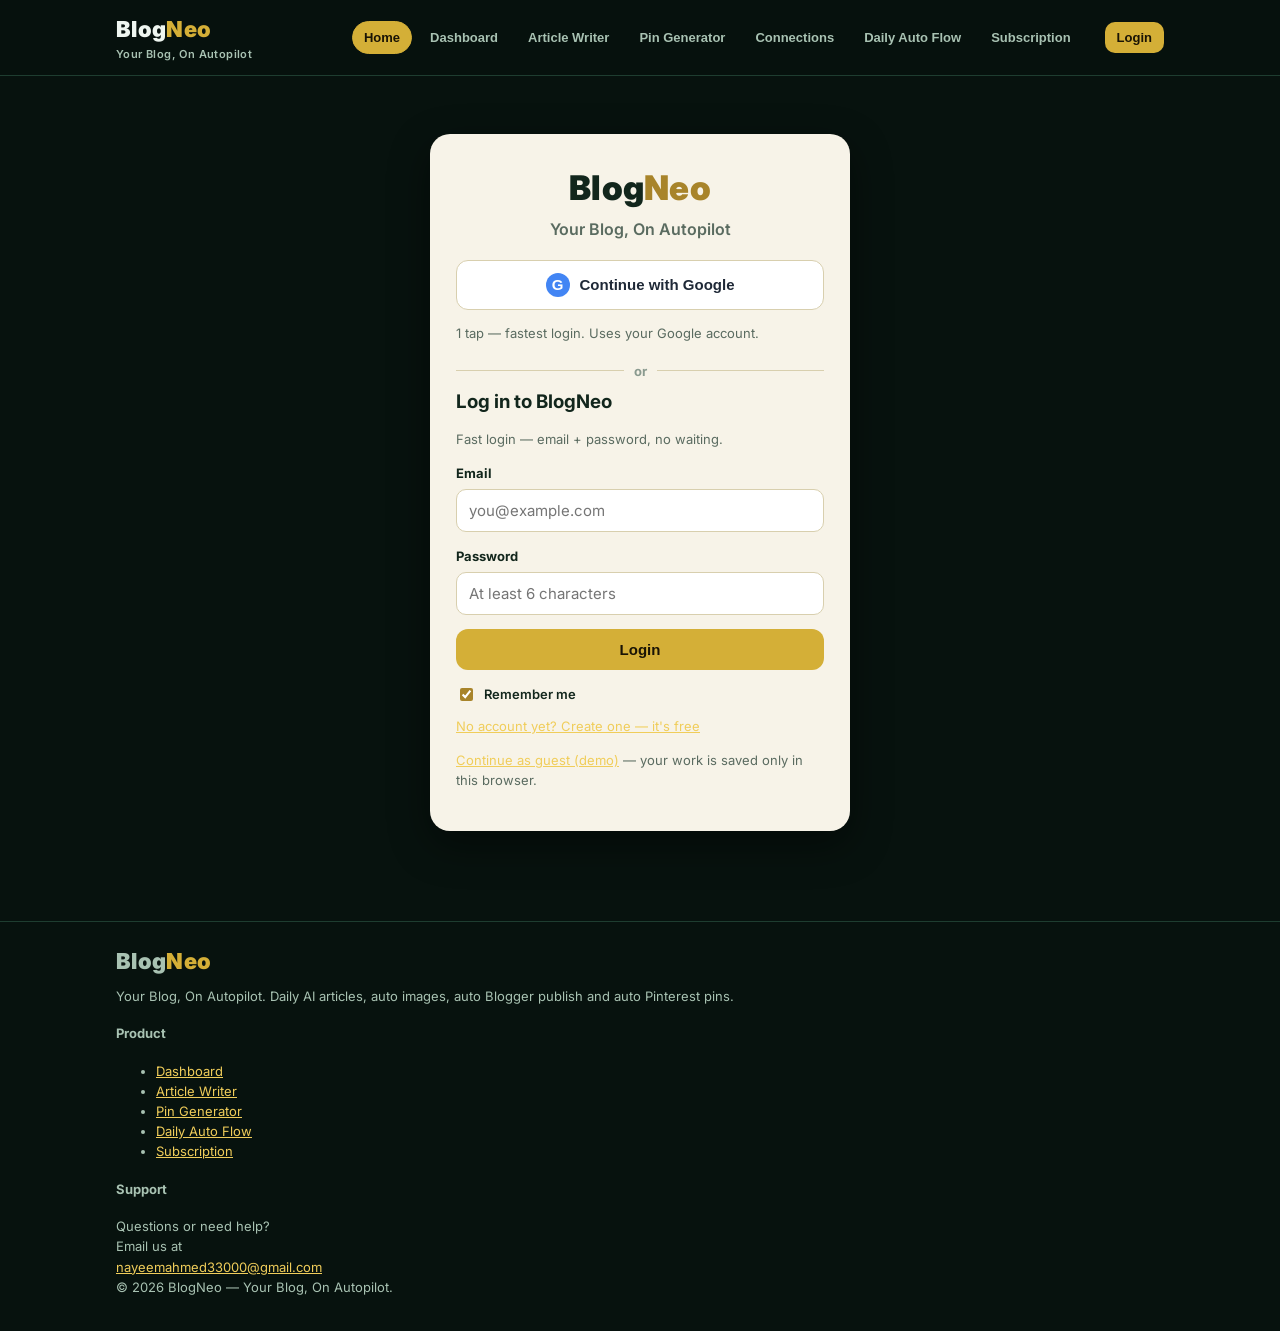
==== index.html @ 04c476d0 "BlogNeo MVP v1: index.html" ====
<!DOCTYPE html>
<html lang="en">
<head>
<meta charset="UTF-8">
<meta name="viewport" content="width=device-width, initial-scale=1.0">
<title>BlogNeo — Your Blog, On Autopilot</title>
<meta name="description" content="BlogNeo — Daily AI article, auto image, auto Blogger publish and auto Pinterest SEO + publish. Blog + Pinterest, full auto.">
<meta name="theme-color" content="#07120e">
<link rel="icon" href="data:image/svg+xml,%3Csvg xmlns='http://www.w3.org/2000/svg' viewBox='0 0 64 64'%3E%3Crect width='64' height='64' rx='14' fill='%2307120e'/%3E%3Ctext x='32' y='45' font-family='Arial,sans-serif' font-size='36' font-weight='900' fill='%23d4af37' text-anchor='middle'%3EB%3C/text%3E%3C/svg%3E">
<meta property="og:title" content="BlogNeo — Your Blog, On Autopilot">
<meta property="og:description" content="BlogNeo writes a daily SEO article, makes the images, publishes it to your Blogger blog, and publishes SEO pins to Pinterest — every day, on autopilot.">
<meta property="og:type" content="website">
<meta name="twitter:card" content="summary">
<meta name="twitter:title" content="BlogNeo — Your Blog, On Autopilot">
<meta name="twitter:description" content="BlogNeo writes a daily SEO article, makes the images, publishes it to your Blogger blog, and publishes SEO pins to Pinterest — every day, on autopilot.">
<link rel="preconnect" href="https://fonts.googleapis.com">
<link rel="preconnect" href="https://fonts.gstatic.com" crossorigin>
<link href="https://fonts.googleapis.com/css2?family=Inter:wght@400;600;700;800;900&display=swap" rel="stylesheet">
<link rel="stylesheet" href="styles.css">
</head>
<body>
<div id="bootSplash" class="boot-splash" aria-hidden="true">
  <div class="boot-logo">Blog<span>Neo</span></div>
  <div class="boot-spinner"></div>
  <p>Loading BlogNeo…</p>
</div>
<header class="topbar">
  <div class="topbar-in">
    <div class="logo">Blog<span>Neo</span><small>Your Blog, On Autopilot</small></div>
    <nav class="nav" id="nav">
      <button data-page="landing" class="active">Home</button>
      <button data-page="dashboard">Dashboard</button>
      <button data-page="writer">Article Writer</button>
      <button data-page="pins">Pin Generator</button>
      <button data-page="connections">Connections</button>
      <button data-page="autoflow">Daily Auto Flow</button>
      <button data-page="subscription">Subscription</button>
    </nav>
    <div class="auth-area" id="authArea">
      <span class="auth-email" id="authEmail" style="display:none"></span>
      <button class="btn small" id="btnLoginNav" onclick="go('login')">Login</button>
      <button class="btn small ghost" id="btnLogoutNav" style="display:none" onclick="logout()">Logout</button>
    </div>
  </div>
</header>

<main class="wrap">

<!-- LOGIN — fast login, first screen when logged out -->
<section class="page" id="page-login">
  <div class="login-card">
    <div class="login-logo">Blog<span>Neo</span></div>
    <p class="login-tag">Your Blog, On Autopilot</p>
    <button class="btn google-btn" onclick="loginWithGoogle()">
      <span class="g-logo">G</span> Continue with Google
    </button>
    <p class="small muted" id="googleNote">1 tap — fastest login. Uses your Google account.</p>
    <div class="divider"><span>or</span></div>
    <h3 id="authTitle" style="margin:4px 0 2px">Log in to BlogNeo</h3>
    <p class="small muted" id="authSub">Fast login — email + password, no waiting.</p>
    <label for="authName" id="authNameLabel" style="display:none">Your name</label>
    <input id="authName" placeholder="Your name" style="display:none" autocomplete="name">
    <label for="authEmailInput">Email</label>
    <input id="authEmailInput" type="email" placeholder="you@example.com" autocomplete="email">
    <label for="authPassword">Password</label>
    <input id="authPassword" type="password" placeholder="At least 6 characters" autocomplete="current-password">
    <p class="small" id="authError" style="color:#c0392b;display:none"></p>
    <button class="btn" id="authSubmit" style="width:100%;margin-top:14px" onclick="submitAuth()">Login</button>
    <label class="remember"><input type="checkbox" id="rememberMe" checked> Remember me</label>
    <p class="small" style="margin-top:12px"><a href="#" onclick="toggleAuthMode();return false;" id="authToggleLink">No account yet? Create one — it's free</a></p>
    <p class="small muted"><a href="#" onclick="continueAsGuest();return false;">Continue as guest (demo)</a> — your work is saved only in this browser.</p>
  </div>
</section>

<!-- EMAIL VERIFICATION -->
<section class="page" id="page-verify">
  <div class="login-card">
    <div class="login-logo">Blog<span>Neo</span></div>
    <h3 style="margin:6px 0 2px">Check your email</h3>
    <p class="small muted" id="verifyText">We sent a 6-digit code to your email. Enter it below — it expires in 10 minutes.</p>
    <label for="verifyCode">6-digit code</label>
    <input id="verifyCode" inputmode="numeric" maxlength="6" placeholder="••••••" autocomplete="one-time-code" style="letter-spacing:8px;font-size:22px;text-align:center">
    <p class="small" id="verifyError" style="color:#c0392b;display:none"></p>
    <button class="btn" style="width:100%;margin-top:14px" onclick="submitVerify()">Verify &amp; Log In</button>
    <div class="row" style="margin-top:12px">
      <button class="btn ghost small" onclick="resendCode()" id="resendBtn">Resend Code</button>
      <button class="btn ghost small" onclick="go('login')">Back to Login</button>
    </div>
    <p class="small muted" id="verifyNote">3 attempts max per code. Didn't get it? Check spam, then tap Resend.</p>
  </div>
</section>

<!-- LANDING -->
<section class="page active" id="page-landing">
  <div class="hero">
    <span class="pill">Blog + Pinterest, Full Auto</span>
    <h1>BlogNeo — Blog + Pinterest,<br><em>Full Auto</em></h1>
    <p>Pick a niche once. BlogNeo writes a daily SEO article, makes the images, publishes it to your Blogger blog, and publishes SEO pins to Pinterest — every day, on autopilot.</p>
    <div class="row" style="margin-top:18px">
      <button class="btn" onclick="go('writer')">Get Started — Write My First Article</button>
      <button class="btn ghost" onclick="go('autoflow')">See Daily Auto Flow</button>
    </div>
    <p class="trust"><span>Free to start</span><span class="trust-sep">·</span><span>Real AI articles</span><span class="trust-sep">·</span><span>Secure OAuth</span><span class="trust-sep">·</span><span>No card needed</span></p>
    <p class="small muted" style="margin-top:12px">No writing. No designing. No manual posting. Free to start — Pro ৳499/month for daily auto.</p>
    <div class="preview" aria-hidden="true">
      <div class="preview-head"><span class="dot"></span><span class="dot"></span><span class="dot"></span><span class="preview-title">BlogNeo Dashboard</span></div>
      <div class="preview-row"><span>Blogger</span><span class="badge on">Connected</span></div>
      <div class="preview-row"><span>Pinterest</span><span class="badge on">Connected</span></div>
      <div class="preview-row"><span>Daily Auto Flow</span><span class="badge on">ON</span></div>
      <div class="preview-row"><span>Latest article</span><span class="preview-latest">Cozy small bedroom decor ideas</span></div>
    </div>
  </div>

  <div class="grid g3">
    <div class="card"><h3><svg class="ico" viewBox="0 0 24 24" fill="none" stroke="currentColor" stroke-width="2" stroke-linecap="round" stroke-linejoin="round" aria-hidden="true"><path d="M14 2H6a2 2 0 0 0-2 2v16a2 2 0 0 0 2 2h12a2 2 0 0 0 2-2V8z"/><path d="M14 2v6h6"/><line x1="8" y1="13" x2="16" y2="13"/><line x1="8" y1="17" x2="13" y2="17"/></svg>Daily AI Article</h3><p>One SEO article a day from your niche — H1, sections, tips, FAQ, meta description and slug, ready to publish.</p></div>
    <div class="card"><h3><svg class="ico" viewBox="0 0 24 24" fill="none" stroke="currentColor" stroke-width="2" stroke-linecap="round" stroke-linejoin="round" aria-hidden="true"><rect x="3" y="3" width="18" height="18" rx="2"/><circle cx="8.5" cy="8.5" r="1.5"/><path d="M21 15l-5-5L5 21"/></svg>Auto Image</h3><p>Cover + section images generated with every article. Clearly labelled as generated images.</p></div>
    <div class="card"><h3><svg class="ico" viewBox="0 0 24 24" fill="none" stroke="currentColor" stroke-width="2" stroke-linecap="round" stroke-linejoin="round" aria-hidden="true"><path d="M22 2L11 13"/><path d="M22 2l-7 20-4-9-9-4z"/></svg>Auto Blogger Publish</h3><p>Articles publish straight to your connected Blogger blog. No copy-paste.</p></div>
    <div class="card"><h3><svg class="ico" viewBox="0 0 24 24" fill="none" stroke="currentColor" stroke-width="2" stroke-linecap="round" stroke-linejoin="round" aria-hidden="true"><path d="M21 10c0 7-9 12-9 12s-9-5-9-12a9 9 0 0 1 18 0z"/><circle cx="12" cy="10" r="3"/></svg>Auto Pinterest SEO + Publish</h3><p>3 pin designs per article, with SEO title, description, hashtags and board — published to Pinterest.</p></div>
    <div class="card"><h3><svg class="ico" viewBox="0 0 24 24" fill="none" stroke="currentColor" stroke-width="2" stroke-linecap="round" stroke-linejoin="round" aria-hidden="true"><circle cx="12" cy="12" r="10"/><path d="M12 6v6l4 2"/></svg>Daily Auto Flow</h3><p>Set a niche and a time once. BlogNeo runs every day at that time.</p></div>
    <div class="card"><h3><svg class="ico" viewBox="0 0 24 24" fill="none" stroke="currentColor" stroke-width="2" stroke-linecap="round" stroke-linejoin="round" aria-hidden="true"><rect x="1" y="4" width="22" height="16" rx="2"/><line x1="1" y1="10" x2="23" y2="10"/></svg>Subscription</h3><p>Free to try. Pro ৳499/month unlocks unlimited blogs and the daily auto flow.</p></div>
  </div>

  <h2 style="margin-top:34px">Simple pricing</h2>
  <div class="grid g2">
    <div class="card"><h3>Free</h3><div class="price">৳0<small> / month</small></div>
      <ul class="check"><li>1 Blogger blog</li><li>3 articles / month</li><li>Manual pins</li><li>No daily auto flow</li></ul>
      <button class="btn ghost" onclick="go('subscription')">Start Free</button></div>
    <div class="card" style="border-color:var(--gold)"><h3>Pro <span class="badge demo">Most popular</span></h3><div class="price">৳499<small> / month</small></div>
      <ul class="check"><li>Unlimited blogs</li><li>Daily auto article</li><li>Auto pins — Pinterest SEO + publish</li><li>Auto Blogger publish</li></ul>
      <button class="btn" onclick="go('subscription')">Upgrade to Pro</button></div>
  </div>

  <h2 style="margin-top:34px">How it works</h2>
  <div class="grid g3">
    <div class="card step"><span class="step-num">1</span><h3>Connect</h3><p>Connect your Blogger blog and Pinterest account in Connections. One tap each — just sign in and approve.</p></div>
    <div class="card step"><span class="step-num">2</span><h3>Pick a niche</h3><p>Enter a niche in Daily Auto Flow, pick a time, and turn it on.</p></div>
    <div class="card step"><span class="step-num">3</span><h3>Done</h3><p>Every day BlogNeo writes, makes images, publishes to Blogger and pins to Pinterest — on autopilot.</p></div>
  </div>
</section>

<!-- DASHBOARD -->
<section class="page" id="page-dashboard">
  <h2>Dashboard</h2><p>Your BlogNeo at a glance.</p>
  <div class="guest-banner" id="guestBanner" style="display:none">Guest demo — your work is saved only in this browser. <a href="#" onclick="go('login');return false;">Log in</a> to save it to your account.</div>
  <div class="grid g4">
    <div class="card"><div class="muted small">Articles Published</div><div class="big" id="statArticles">0</div></div>
    <div class="card"><div class="muted small">Pins Published</div><div class="big" id="statPins">0</div></div>
    <div class="card"><div class="muted small">Blogger</div><div class="big" id="statBlogger">Not connected</div></div>
    <div class="card"><div class="muted small">Pinterest</div><div class="big" id="statPinterest">Not connected</div></div>
  </div>
  <div class="grid g2" style="margin-top:14px">
    <div class="card"><h3>Daily Auto Flow</h3><p id="dashAuto">Off — turn it on in Daily Auto Flow.</p><button class="btn small" onclick="go('autoflow')">Open Daily Auto Flow</button></div>
    <div class="card"><h3>Your plan</h3><p id="dashPlan">Free plan</p><button class="btn small ghost" onclick="go('subscription')">View Subscription</button></div>
  </div>
  <div class="card" style="margin-top:14px"><h3>Latest article</h3><p id="dashLatest">No article yet. Generate one in Article Writer.</p><button class="btn small" onclick="go('writer')">Go to Article Writer</button></div>
  <div class="card" style="margin-top:14px"><h3>Recent activity</h3><div class="log" id="dashLog"><div>No activity yet.</div></div><button class="btn small ghost" onclick="clearLog()">Clear log</button></div>
</section>

<!-- ARTICLE WRITER -->
<section class="page" id="page-writer">
  <h2>Article Writer</h2><p>Enter a topic. BlogNeo writes a full SEO article and makes 3 images for it.</p>
  <label for="topic">Topic / Niche</label>
  <input id="topic" placeholder="Example: Cozy small bedroom decor ideas" value="Cozy small bedroom decor ideas">
  <div class="row">
    <div><label for="lang">Language</label><select id="lang"><option>English</option><option>Bangla (English script)</option></select></div>
    <div><label for="words">Word count</label><select id="words"><option>1000-1200</option><option selected>1200-1500</option><option>800-1000</option></select></div>
  </div>
  <div class="row" style="margin-top:16px">
    <button class="btn" onclick="generateArticle()">Generate Article + Images</button>
    <button class="btn ghost" onclick="saveDraft()">Save as Draft</button>
    <button class="btn green" onclick="publishArticle()">Publish to Blogger</button>
  </div>
  <p class="small muted" id="writerNote">Articles are generated by real AI (Workers AI) on the BlogNeo server — generation takes up to about 90 seconds. If the AI is unavailable, an offline template is used and clearly labelled as such. Images: 1 real AI cover image per article; canvas placeholders fill in when the image model fails.</p>
  <div id="articleOut" style="display:none;margin-top:18px">
    <h3 id="articleTitle"></h3>
    <p class="small muted" id="articleMeta"></p>
    <div class="article" id="articleText"></div>
    <h3 style="margin-top:18px">Generated images <span class="badge demo">Generated image</span></h3>
    <div class="grid g3" id="articleImages"></div>
    <div class="row" style="margin-top:12px">
      <button class="btn small" onclick="copyArticle()">Copy Article</button>
      <button class="btn small ghost" onclick="downloadArticle()">Download as .txt</button>
      <button class="btn small green" onclick="go('pins'); buildPinsFromArticle()">Make Pinterest Pins From This Article →</button>
    </div>
  </div>
</section>

<!-- PIN GENERATOR -->
<section class="page" id="page-pins">
  <h2>Pin Generator</h2><p>3 Pinterest pin designs from your article, with SEO title, description and hashtags.</p>
  <label for="pinTopic">Article topic (for the pins)</label>
  <input id="pinTopic" placeholder="Example: Cozy small bedroom decor ideas" value="Cozy small bedroom decor ideas">
  <label for="pinBoard">Pinterest board</label>
  <select id="pinBoard"><option>Home Decor Ideas</option><option>Bedroom Ideas</option><option>Cozy Living</option><option>DIY Home</option><option>My Blog Posts</option></select>
  <div class="row" style="margin-top:16px">
    <button class="btn" onclick="generatePins()">Generate 3 Pins</button>
    <button class="btn green" onclick="publishPins()">Publish to Pinterest</button>
  </div>
  <p class="small muted">Pin size: 1000 × 1500 (2:3, Pinterest standard).</p>
  <div id="pinOut" style="display:none;margin-top:18px">
    <div class="grid g3" id="pinDesigns"></div>
    <div class="card" style="margin-top:14px"><h3>SEO for Pinterest</h3>
      <p><b>Title:</b> <span id="pinTitle"></span></p>
      <p><b>Description:</b> <span id="pinDesc"></span></p>
      <p><b>Hashtags:</b> <span id="pinTags"></span></p>
      <button class="btn small" onclick="copyPinSeo()">Copy SEO Text</button>
    </div>
  </div>
</section>

<!-- CONNECTIONS -->
<section class="page" id="page-connections">
  <h2>Connections</h2><p>Connect your Blogger blog and Pinterest account. Real OAuth pages open in a new tab.</p>
  <div class="grid g2">
    <div class="card"><h3><svg class="ico" viewBox="0 0 24 24" fill="none" stroke="currentColor" stroke-width="2" stroke-linecap="round" stroke-linejoin="round" aria-hidden="true"><circle cx="12" cy="12" r="10"/><line x1="2" y1="12" x2="22" y2="12"/><path d="M12 2a15.3 15.3 0 0 1 4 10 15.3 15.3 0 0 1-4 10 15.3 15.3 0 0 1-4-10 15.3 15.3 0 0 1 4-10z"/></svg>Blogger</h3><p>Status: <span class="badge off" id="badgeBlogger">Not connected</span></p>
      <p class="small muted">Connect your Blogger blog so articles can publish automatically. Connection state comes from the BlogNeo server — no manual marking.</p>
      <div class="row"><button class="btn small" onclick="connectBlogger()">Connect Blogger</button></div>
      <div id="blogPicker" style="display:none; margin-top:10px">
        <label for="blogSelect">Select your blog</label>
        <select id="blogSelect"></select>
        <div class="row" style="margin-top:8px"><button class="btn small" id="blogSaveBtn" onclick="selectBlog()">Save Blog</button></div>
        <p class="small muted" id="blogLockNote"></p>
      </div>
      <button class="btn small ghost" onclick="disconnect('blogger')" style="margin-top:8px">Disconnect</button></div>
    <div class="card"><h3><svg class="ico" viewBox="0 0 24 24" fill="none" stroke="currentColor" stroke-width="2" stroke-linecap="round" stroke-linejoin="round" aria-hidden="true"><path d="M21 10c0 7-9 12-9 12s-9-5-9-12a9 9 0 0 1 18 0z"/><circle cx="12" cy="10" r="3"/></svg>Pinterest</h3><p>Status: <span class="badge off" id="badgePinterest">Not connected</span></p>
      <p class="small muted" id="pinterestAccountLine" style="display:none">Account: <b id="pinterestAccountName"></b></p>
      <p class="small muted">Connect Pinterest so pins can publish automatically. Connection state comes from the BlogNeo server — no manual marking.</p>
      <div class="row"><button class="btn small" onclick="connectPinterest()">Connect Pinterest</button></div>
      <button class="btn small ghost" onclick="disconnect('pinterest')" style="margin-top:8px">Disconnect</button></div>
  </div>
  <details><summary>What happens when I click Connect?</summary>
    <p>Clicking Connect opens the sign-in page of Google (for Blogger) or Pinterest in a new tab. Sign in, check what BlogNeo can access, and approve. You come straight back to BlogNeo, and your connection shows as Connected. You can disconnect anytime from this page — BlogNeo never sees your password.</p>
  </details>
</section>

<!-- DAILY AUTO FLOW -->
<section class="page" id="page-autoflow">
  <h2>Daily Auto Flow</h2><p>Set it once. BlogNeo runs every day at your time — article + images + Blogger publish + Pinterest pins.</p>
  <div class="card">
    <label for="autoNiche">Niche</label>
    <input id="autoNiche" placeholder="Example: Cozy home decor" value="Cozy home decor">
    <div class="row">
      <div><label for="autoTime">Run time (daily)</label><input id="autoTime" type="time" value="08:00"></div>
      <div><label>Articles per day</label><select id="autoCount"><option selected>1</option><option>2</option><option>3</option></select></div>
    </div>
    <div class="row">
      <div><label for="autoBlog">Blogger blog</label><select id="autoBlog"><option value="" disabled selected>Connect Blogger first</option></select></div>
      <div><label for="autoBoard">Pinterest board</label><select id="autoBoard"><option>Home Decor Ideas</option><option>Bedroom Ideas</option><option>Cozy Living</option><option>DIY Home</option><option>My Blog Posts</option></select></div>
    </div>
    <div class="row" style="margin-top:18px;align-items:center">
      <label class="switch"><input type="checkbox" id="autoToggle" onchange="toggleAuto()"><span class="slider"></span></label>
      <b id="autoState">Auto Flow is OFF</b>
      <span class="badge off" id="autoBadge">OFF</span>
    </div>
    <p id="nextRun" class="muted">Next run: — (turn Auto Flow ON to schedule)</p>
    <div class="row">
      <button class="btn" onclick="runNow()"><svg class="ico ico-sm" viewBox="0 0 24 24" fill="currentColor" aria-hidden="true"><path d="M7 4.5v15l13-7.5z"/></svg>Run Now (server, Pro only)</button>
      <button class="btn ghost" onclick="go('writer')">Open Article Writer</button>
    </div>
    <p class="small muted">"Run Now" runs the auto flow right away (Pro plan only): it generates a real AI article for your niche and publishes it to Blogger if connected. The daily run happens automatically at your time once you turn Auto Flow on.</p>
  </div>
  <div class="card" style="margin-top:14px"><h3>Run log</h3><div class="log" id="runLog"><div>No runs yet.</div></div><button class="btn small ghost" onclick="clearLog()">Clear log</button></div>
</section>

<!-- SUBSCRIPTION -->
<section class="page" id="page-subscription">
  <h2>Subscription</h2><p>Free to start. Pro unlocks the daily auto flow.</p>
  <p>Current plan: <span class="badge off" id="planBadge">Free</span> <span id="planNote"></span></p>
  <div class="grid g2">
    <div class="card"><h3>Free</h3><div class="price">৳0<small> / month</small></div>
      <ul class="check"><li>1 blog</li><li>3 articles / month</li><li>Manual pins</li><li>No daily auto flow</li></ul>
      <button class="btn ghost" onclick="chooseFree()">Use Free Plan</button></div>
    <div class="card" style="border-color:var(--gold)"><h3>Pro</h3><div class="price">৳499<small> / month</small></div>
      <ul class="check"><li>Unlimited blogs</li><li>Daily auto article</li><li>Auto pins — Pinterest SEO + publish</li><li>Auto Blogger publish</li></ul>
      <button class="btn" onclick="showProPay()">Upgrade to Pro — ৳499/month</button></div>
  </div>
  <div class="card" id="payBox" style="display:none;margin-top:14px"><h3>Pay for Pro — manual payment</h3>
    <p>1. Pay <b>৳499</b> by bKash or Nagad (Send Money).<br>
    2. Send the payment screenshot + your BlogNeo account email to <b>nayeemahmed33000@gmail.com</b>.<br>
    3. Pro will be activated within 24 hours after confirmation.</p>
    <p class="small muted">No bKash / Nagad number is printed here — the number is shared after you contact the email above. Do not send money to any other number.</p>
    <div class="row"><button class="btn green" onclick="markPaid()">I paid — mark as Pending</button><button class="btn ghost" onclick="document.getElementById('payBox').style.display='none'">Close</button></div>
  </div>
  <details><summary>What do I get after Pro is activated?</summary><p>Daily auto article, auto images, auto Blogger publish and auto Pinterest pins — for unlimited blogs. Free stays limited to 1 blog and 3 articles a month, manual pins only.</p></details>
</section>

</main>
<footer>
  <div class="wrap footer-grid">
    <div>
      <div class="logo">Blog<span>Neo</span></div>
      <p style="margin:8px 0 0">Your Blog, On Autopilot. Daily AI articles, auto images, auto Blogger publish and auto Pinterest pins.</p>
    </div>
    <div>
      <h4>Product</h4>
      <ul>
        <li><a href="#" onclick="go('dashboard');return false;">Dashboard</a></li>
        <li><a href="#" onclick="go('writer');return false;">Article Writer</a></li>
        <li><a href="#" onclick="go('pins');return false;">Pin Generator</a></li>
        <li><a href="#" onclick="go('autoflow');return false;">Daily Auto Flow</a></li>
        <li><a href="#" onclick="go('subscription');return false;">Subscription</a></li>
      </ul>
    </div>
    <div>
      <h4>Support</h4>
      <p style="margin:0">Questions or need help?<br>Email us at<br><a href="mailto:nayeemahmed33000@gmail.com">nayeemahmed33000@gmail.com</a></p>
    </div>
  </div>
  <div class="wrap footer-bottom">© 2026 BlogNeo — Your Blog, On Autopilot.</div>
</footer>
<div class="toast" id="toast"></div>
<script src="app.js"></script>
</body>
</html>
---- styles.css ----
:root{
  --bg:#07120e; --bg2:#0b1f18; --card:#10281f; --card2:#0d211a;
  --line:#1e3d30; --text:#eef6f0; --muted:#a8c2b2; --gold:#d4af37;
  --gold2:#f0cd5a; --green:#1fae6b; --green2:#27c47e; --red:#e06a5a;
  --radius:16px;
}
*{box-sizing:border-box}
html{scroll-behavior:smooth}
body{margin:0;font-family:Inter,system-ui,-apple-system,Segoe UI,Roboto,Arial,sans-serif;background:var(--bg);color:var(--text);line-height:1.55}
a{color:var(--gold2)}
img,canvas{max-width:100%}
.wrap{max-width:1080px;margin:0 auto;padding:0 16px}
.topbar{position:sticky;top:0;z-index:20;background:rgba(7,18,14,.94);backdrop-filter:blur(8px);border-bottom:1px solid var(--line)}
.topbar-in{display:flex;align-items:center;gap:14px;flex-wrap:wrap;padding:12px 16px;max-width:1080px;margin:0 auto}
.logo{font-weight:900;font-size:22px;letter-spacing:.3px;white-space:nowrap}
.logo span{color:var(--gold)}
.logo small{display:block;font-size:11px;color:var(--muted);font-weight:600;letter-spacing:.4px}
.nav{display:flex;gap:6px;flex-wrap:wrap;margin-left:auto}
.nav button{background:transparent;border:1px solid transparent;color:var(--muted);padding:8px 11px;border-radius:999px;cursor:pointer;font-weight:700;font-size:13px}
.nav button:hover{color:var(--text);border-color:var(--line)}
.nav button.active{background:var(--gold);color:#1a1405;border-color:var(--gold)}
.btn{display:inline-block;background:var(--gold);color:#1a1405;border:0;padding:12px 18px;border-radius:12px;font-weight:800;cursor:pointer;font-size:15px;text-decoration:none}
.btn:hover{background:var(--gold2)}
.btn.ghost{background:transparent;color:var(--text);border:1px solid var(--line)}
.btn.green{background:var(--green);color:#04140c}
.btn.small{padding:8px 12px;font-size:13px;border-radius:10px}
.btn:disabled{opacity:.55;cursor:not-allowed}
.page{display:none;padding:28px 0 60px}
.page.active{display:block}
.boot-splash{position:fixed;inset:0;z-index:200;background:var(--bg);display:flex;flex-direction:column;align-items:center;justify-content:center;gap:14px}
.boot-splash .boot-logo{font-weight:900;font-size:38px;letter-spacing:.3px}
.boot-splash .boot-logo span{color:var(--gold)}
.boot-splash p{color:var(--muted);font-weight:600;margin:0}
.boot-spinner{width:34px;height:34px;border:3px solid var(--line);border-top-color:var(--gold);border-radius:50%;animation:bootspin 1s linear infinite}
@keyframes bootspin{to{transform:rotate(360deg)}}
.hero{padding:34px 0 10px;text-align:left}
.hero h1{font-size:clamp(32px,6vw,56px);line-height:1.05;margin:8px 0 12px}
.hero h1 em{color:var(--gold);font-style:normal}
.hero p{color:var(--muted);font-size:17px;max-width:680px}
.pill{display:inline-block;background:#132e23;border:1px solid var(--line);color:var(--gold2);padding:6px 12px;border-radius:999px;font-size:13px;font-weight:700}
.grid{display:grid;gap:14px}
.g2{grid-template-columns:repeat(2,1fr)}
.g3{grid-template-columns:repeat(3,1fr)}
.g4{grid-template-columns:repeat(4,1fr)}
@media(max-width:760px){.g2,.g3,.g4{grid-template-columns:1fr 1fr}.nav{margin-left:0}}
@media(max-width:480px){.g2,.g3,.g4{grid-template-columns:1fr}}
.card{background:var(--card);border:1px solid var(--line);border-radius:var(--radius);padding:18px}
.card h3{margin:0 0 8px;font-size:17px}
.card p{color:var(--muted);margin:6px 0}
.card .big{font-size:30px;font-weight:900;line-height:1.1}
.muted{color:var(--muted)}
.small{font-size:13px}
.gold{color:var(--gold2)}
.green{color:var(--green2)}
h2{font-size:26px;margin:6px 0 10px}
h2 + p{color:var(--muted)}
label{display:block;font-weight:700;font-size:13px;margin:14px 0 6px}
input,select,textarea{width:100%;background:#08170f;border:1px solid var(--line);color:var(--text);border-radius:10px;padding:11px 12px;font-size:15px;font-family:inherit}
textarea{min-height:90px;resize:vertical}
input:focus,select:focus,textarea:focus{outline:2px solid var(--gold);outline-offset:1px}
.row{display:flex;gap:10px;flex-wrap:wrap;align-items:center}
.row>*{flex:1;min-width:140px}
.badge{display:inline-block;padding:4px 10px;border-radius:999px;font-size:12px;font-weight:800}
.badge.on{background:#123f2c;color:#7be3a8}
.badge.off{background:#3a241f;color:#f0a08f}
.badge.demo{background:#3a2f10;color:var(--gold2)}
.article{white-space:pre-wrap;background:#08170f;border:1px solid var(--line);border-radius:12px;padding:16px;font-size:15px}
.pin-canvas,.art-canvas{width:100%;border-radius:12px;border:1px solid var(--line);display:block;background:#123528}
.log{background:#08170f;border:1px solid var(--line);border-radius:12px;padding:12px;max-height:260px;overflow:auto;font-size:13px}
.log div{padding:7px 4px;border-bottom:1px solid #12291f}
.log div:last-child{border-bottom:0}
.toast{position:fixed;left:50%;bottom:18px;transform:translateX(-50%);background:#f0cd5a;color:#1a1405;padding:12px 16px;border-radius:12px;font-weight:800;z-index:99;box-shadow:0 10px 30px rgba(0,0,0,.5);max-width:92vw;text-align:center;display:none}
.switch{position:relative;display:inline-block;width:56px;height:30px;flex:0 0 auto}
.switch input{opacity:0;width:0;height:0}
.slider{position:absolute;inset:0;background:#33473c;border-radius:999px;cursor:pointer;transition:.2s}
.slider:before{content:"";position:absolute;width:22px;height:22px;left:4px;top:4px;background:#fff;border-radius:50%;transition:.2s}
.switch input:checked + .slider{background:var(--green)}
.switch input:checked + .slider:before{transform:translateX(26px)}
.price{font-size:34px;font-weight:900}
.price small{font-size:14px;color:var(--muted);font-weight:600}
.check{list-style:none;padding:0;margin:10px 0}
.check li{padding:5px 0;color:var(--muted)}
.check li:before{content:"✓ ";color:var(--green2);font-weight:900}
.auth-area{display:flex;gap:8px;align-items:center;margin-left:8px}
.auth-email{font-size:13px;font-weight:700;color:var(--gold2);max-width:180px;overflow:hidden;text-overflow:ellipsis;white-space:nowrap}
.login-card{max-width:420px;margin:30px auto;background:#f7f3e8;color:#12261c;border-radius:20px;padding:28px 26px;box-shadow:0 14px 40px rgba(0,0,0,.45)}
.login-card h3{color:#12261c}
.login-card .muted{color:#5a6b60}
.login-card label{color:#12261c}
.login-card input{background:#fff;border:1px solid #d8cfae;color:#12261c}
.login-card input:focus{outline:2px solid var(--gold)}
.login-logo{font-weight:900;font-size:34px;letter-spacing:.3px;text-align:center}
.login-logo span{color:#a8842a}
.login-tag{text-align:center;color:#5a6b60;margin:2px 0 18px;font-weight:600}
.google-btn{width:100%;background:#fff;color:#1f2937;border:1px solid #d8cfae;display:flex;align-items:center;justify-content:center;gap:10px}
.google-btn:hover{background:#f0ead2}
.g-logo{display:inline-flex;align-items:center;justify-content:center;width:24px;height:24px;border-radius:50%;background:#4285f4;color:#fff;font-weight:900;font-size:15px}
.divider{display:flex;align-items:center;gap:10px;margin:18px 0 6px;color:#8a9a8f;font-size:13px;font-weight:700}
.divider:before,.divider:after{content:"";flex:1;height:1px;background:#d8cfae}
.remember{display:flex;align-items:center;gap:8px;margin-top:14px;font-weight:600;font-size:13px;color:#12261c}
.remember input{width:auto;accent-color:#a8842a}
.guest-banner{background:#3a2f10;border:1px solid var(--gold);color:var(--gold2);border-radius:12px;padding:10px 14px;margin:14px 0;font-size:13px;font-weight:700}
footer{border-top:1px solid var(--line);padding:22px 0 34px;color:var(--muted);font-size:13px}
details{background:#08170f;border:1px solid var(--line);border-radius:12px;padding:12px 14px;margin-top:12px}
details summary{cursor:pointer;font-weight:800}
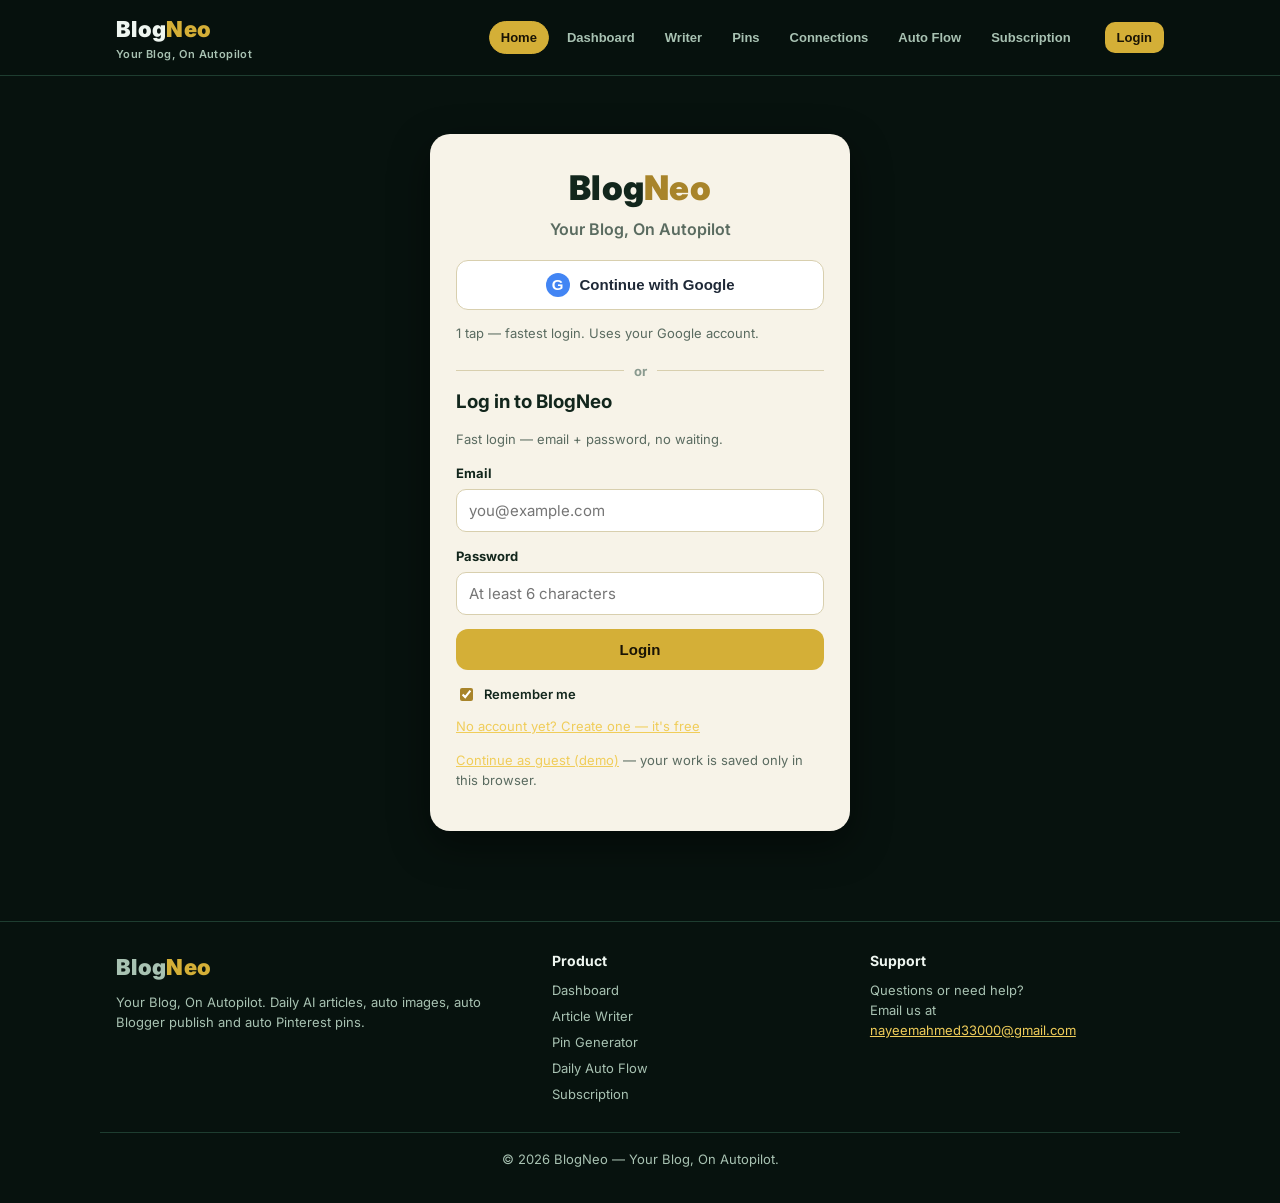
==== commit e06142e0: "BlogNeo MVP v1: index.html" ====
--- a/index.html
+++ b/index.html
@@ -30,10 +30,10 @@
     <nav class="nav" id="nav">
       <button data-page="landing" class="active">Home</button>
       <button data-page="dashboard">Dashboard</button>
-      <button data-page="writer">Article Writer</button>
-      <button data-page="pins">Pin Generator</button>
+      <button data-page="writer">Writer</button>
+      <button data-page="pins">Pins</button>
       <button data-page="connections">Connections</button>
-      <button data-page="autoflow">Daily Auto Flow</button>
+      <button data-page="autoflow">Auto Flow</button>
       <button data-page="subscription">Subscription</button>
     </nav>
     <div class="auth-area" id="authArea">
@@ -93,6 +93,7 @@
 <!-- LANDING -->
 <section class="page active" id="page-landing">
   <div class="hero">
+    <div class="hero-copy">
     <span class="pill">Blog + Pinterest, Full Auto</span>
     <h1>BlogNeo — Blog + Pinterest,<br><em>Full Auto</em></h1>
     <p>Pick a niche once. BlogNeo writes a daily SEO article, makes the images, publishes it to your Blogger blog, and publishes SEO pins to Pinterest — every day, on autopilot.</p>
@@ -102,6 +103,7 @@
     </div>
     <p class="trust"><span>Free to start</span><span class="trust-sep">·</span><span>Real AI articles</span><span class="trust-sep">·</span><span>Secure OAuth</span><span class="trust-sep">·</span><span>No card needed</span></p>
     <p class="small muted" style="margin-top:12px">No writing. No designing. No manual posting. Free to start — Pro ৳499/month for daily auto.</p>
+    </div>
     <div class="preview" aria-hidden="true">
       <div class="preview-head"><span class="dot"></span><span class="dot"></span><span class="dot"></span><span class="preview-title">BlogNeo Dashboard</span></div>
       <div class="preview-row"><span>Blogger</span><span class="badge on">Connected</span></div>
--- a/styles.css
+++ b/styles.css
@@ -19,8 +19,10 @@
 .nav button{background:transparent;border:1px solid transparent;color:var(--muted);padding:8px 11px;border-radius:999px;cursor:pointer;font-weight:700;font-size:13px}
 .nav button:hover{color:var(--text);border-color:var(--line)}
 .nav button.active{background:var(--gold);color:#1a1405;border-color:var(--gold)}
-.btn{display:inline-block;background:var(--gold);color:#1a1405;border:0;padding:12px 18px;border-radius:12px;font-weight:800;cursor:pointer;font-size:15px;text-decoration:none}
-.btn:hover{background:var(--gold2)}
+.btn{display:inline-block;background:var(--gold);color:#1a1405;border:0;padding:12px 18px;border-radius:12px;font-weight:800;cursor:pointer;font-size:15px;text-decoration:none;transition:background .15s ease,transform .15s ease,box-shadow .15s ease}
+.btn:hover{background:var(--gold2);box-shadow:0 6px 18px rgba(212,175,55,.25)}
+.btn:active{transform:translateY(1px)}
+.btn:focus-visible,.nav button:focus-visible,input:focus-visible,select:focus-visible,textarea:focus-visible{outline:2px solid var(--gold2);outline-offset:2px}
 .btn.ghost{background:transparent;color:var(--text);border:1px solid var(--line)}
 .btn.green{background:var(--green);color:#04140c}
 .btn.small{padding:8px 12px;font-size:13px;border-radius:10px}
@@ -33,10 +35,23 @@
 .boot-splash p{color:var(--muted);font-weight:600;margin:0}
 .boot-spinner{width:34px;height:34px;border:3px solid var(--line);border-top-color:var(--gold);border-radius:50%;animation:bootspin 1s linear infinite}
 @keyframes bootspin{to{transform:rotate(360deg)}}
-.hero{padding:34px 0 10px;text-align:left}
+.hero{padding:34px 0 10px;text-align:left;background:radial-gradient(ellipse 62% 55% at 28% 0%,rgba(212,175,55,.16),transparent 70%)}
 .hero h1{font-size:clamp(32px,6vw,56px);line-height:1.05;margin:8px 0 12px}
-.hero h1 em{color:var(--gold);font-style:normal}
+.hero h1 em{background:linear-gradient(90deg,var(--gold),var(--gold2));-webkit-background-clip:text;background-clip:text;color:transparent;font-style:normal}
 .hero p{color:var(--muted);font-size:17px;max-width:680px}
+.trust{display:flex;gap:10px;flex-wrap:wrap;align-items:center;color:var(--muted);font-size:13px;font-weight:700;margin:18px 0 0}
+.trust-sep{color:var(--gold)}
+.ico{width:20px;height:20px;vertical-align:-4px;margin-right:7px;color:var(--gold);flex:0 0 auto}
+.ico-sm{width:15px;height:15px;vertical-align:-2px;margin-right:6px;color:inherit}
+.preview{margin-top:26px;max-width:520px;background:linear-gradient(180deg,#10281f,#0b1f18);border:1px solid var(--line);border-radius:var(--radius);padding:14px 18px 8px;box-shadow:0 18px 40px rgba(0,0,0,.35)}
+.preview-head{display:flex;align-items:center;gap:6px;margin-bottom:6px}
+.preview-head .dot{width:10px;height:10px;border-radius:50%;background:#1e3d30}
+.preview-head .dot:first-child{background:var(--gold)}
+.preview-title{margin-left:8px;font-weight:800;font-size:13px;color:var(--muted)}
+.preview-row{display:flex;justify-content:space-between;align-items:center;gap:12px;padding:10px 0;border-top:1px solid #12291f;font-size:14px}
+.preview-row>span:first-child{color:var(--muted)}
+.preview-latest{color:var(--text);font-weight:700;text-align:right}
+.step-num{display:inline-flex;align-items:center;justify-content:center;width:34px;height:34px;border-radius:50%;background:var(--gold);color:#1a1405;font-weight:900;margin-bottom:10px}
 .pill{display:inline-block;background:#132e23;border:1px solid var(--line);color:var(--gold2);padding:6px 12px;border-radius:999px;font-size:13px;font-weight:700}
 .grid{display:grid;gap:14px}
 .g2{grid-template-columns:repeat(2,1fr)}
@@ -44,7 +59,8 @@
 .g4{grid-template-columns:repeat(4,1fr)}
 @media(max-width:760px){.g2,.g3,.g4{grid-template-columns:1fr 1fr}.nav{margin-left:0}}
 @media(max-width:480px){.g2,.g3,.g4{grid-template-columns:1fr}}
-.card{background:var(--card);border:1px solid var(--line);border-radius:var(--radius);padding:18px}
+.card{background:var(--card);border:1px solid var(--line);border-radius:var(--radius);padding:18px;transition:transform .18s ease,box-shadow .18s ease,border-color .18s ease}
+.card:hover{transform:translateY(-3px);box-shadow:0 10px 28px rgba(0,0,0,.35);border-color:#2a5741}
 .card h3{margin:0 0 8px;font-size:17px}
 .card p{color:var(--muted);margin:6px 0}
 .card .big{font-size:30px;font-weight:900;line-height:1.1}
@@ -52,7 +68,8 @@
 .small{font-size:13px}
 .gold{color:var(--gold2)}
 .green{color:var(--green2)}
-h2{font-size:26px;margin:6px 0 10px}
+h2{font-size:26px;margin:24px 0 10px}
+.page>h2:first-child{margin-top:2px}
 h2 + p{color:var(--muted)}
 label{display:block;font-weight:700;font-size:13px;margin:14px 0 6px}
 input,select,textarea{width:100%;background:#08170f;border:1px solid var(--line);color:var(--text);border-radius:10px;padding:11px 12px;font-size:15px;font-family:inherit}
@@ -100,6 +117,14 @@
 .remember{display:flex;align-items:center;gap:8px;margin-top:14px;font-weight:600;font-size:13px;color:#12261c}
 .remember input{width:auto;accent-color:#a8842a}
 .guest-banner{background:#3a2f10;border:1px solid var(--gold);color:var(--gold2);border-radius:12px;padding:10px 14px;margin:14px 0;font-size:13px;font-weight:700}
-footer{border-top:1px solid var(--line);padding:22px 0 34px;color:var(--muted);font-size:13px}
+footer{border-top:1px solid var(--line);padding:28px 0 34px;color:var(--muted);font-size:13px}
+.footer-grid{display:grid;grid-template-columns:1.4fr 1fr 1fr;gap:24px}
+.footer-grid h4{margin:0 0 8px;font-size:14px;color:var(--text)}
+.footer-grid ul{list-style:none;padding:0;margin:0}
+.footer-grid ul li{margin:6px 0}
+.footer-grid ul a{color:var(--muted);text-decoration:none}
+.footer-grid ul a:hover{color:var(--gold2)}
+.footer-bottom{border-top:1px solid var(--line);margin-top:22px;padding-top:16px;text-align:center}
+@media(max-width:760px){.footer-grid{grid-template-columns:1fr}}
 details{background:#08170f;border:1px solid var(--line);border-radius:12px;padding:12px 14px;margin-top:12px}
 details summary{cursor:pointer;font-weight:800}
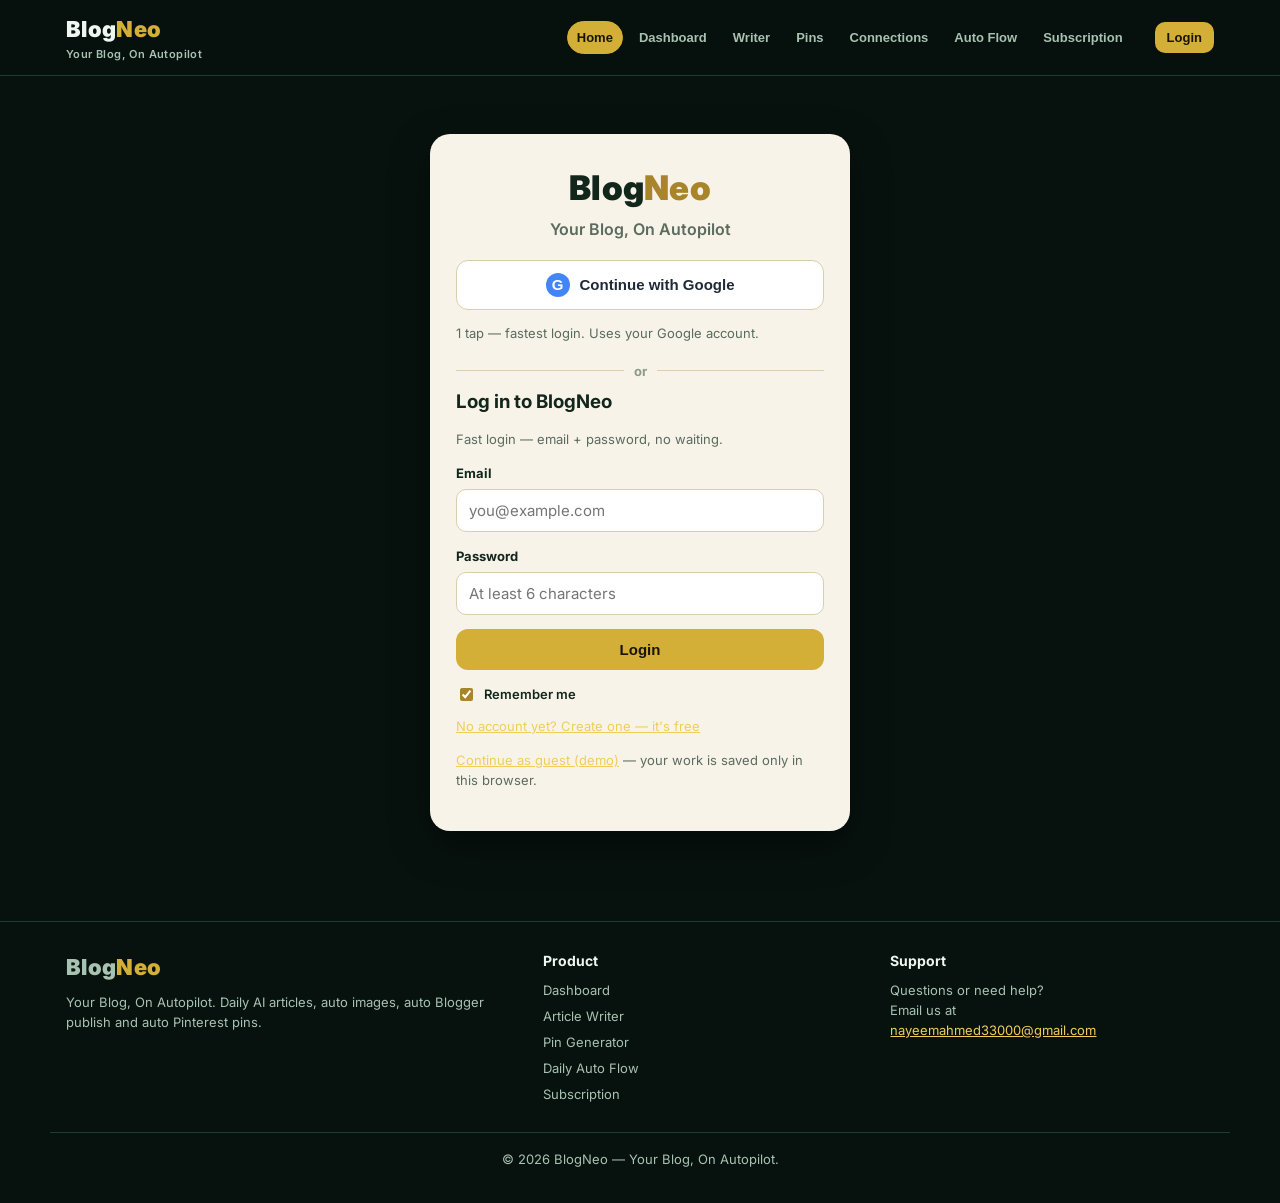
==== commit 533458ee: "BlogNeo MVP v1: index.html" ====
--- a/index.html
+++ b/index.html
@@ -37,7 +37,10 @@
       <button data-page="subscription">Subscription</button>
     </nav>
     <div class="auth-area" id="authArea">
-      <span class="auth-email" id="authEmail" style="display:none"></span>
+      <button class="profile-btn" id="authProfileBtn" style="display:none" onclick="go('profile')" title="Your profile">
+        <span class="avatar" id="authAvatar">B</span>
+        <span class="auth-email" id="authEmail"></span>
+      </button>
       <button class="btn small" id="btnLoginNav" onclick="go('login')">Login</button>
       <button class="btn small ghost" id="btnLogoutNav" style="display:none" onclick="logout()">Logout</button>
     </div>
@@ -90,6 +93,37 @@
   </div>
 </section>
 
+<!-- PROFILE -->
+<section class="page" id="page-profile">
+  <div class="profile-card">
+    <h2>Your Profile</h2>
+    <p class="muted">Your name, address and contact number — shown only to you.</p>
+    <div class="profile-head">
+      <span class="avatar big" id="profileAvatar">B</span>
+      <div>
+        <div class="profile-head-name" id="profileHeadName">—</div>
+        <div class="small muted" id="profileHeadEmail">—</div>
+      </div>
+      <span class="badge off" id="profilePlan">Free</span>
+    </div>
+    <label for="profileName">Name</label>
+    <input id="profileName" placeholder="Your name" autocomplete="name" maxlength="100">
+    <label for="profileEmail">Email</label>
+    <input id="profileEmail" type="email" disabled>
+    <p class="small muted">Your email cannot be changed — it is your login identity.</p>
+    <label for="profileAddress">Address</label>
+    <textarea id="profileAddress" placeholder="Your address" maxlength="500"></textarea>
+    <label for="profilePhone">Contact Number</label>
+    <input id="profilePhone" type="tel" placeholder="+880 1XXX-XXXXXX" autocomplete="tel" maxlength="20">
+    <p class="small" id="profileError" style="color:#c0392b;display:none"></p>
+    <div class="row" style="margin-top:16px">
+      <button class="btn" id="profileSaveBtn" onclick="saveProfile()">Save Profile</button>
+      <button class="btn ghost" onclick="go('dashboard')">Back to Dashboard</button>
+    </div>
+    <p class="small muted" id="profileSince" style="margin-top:14px"></p>
+  </div>
+</section>
+
 <!-- LANDING -->
 <section class="page active" id="page-landing">
   <div class="hero">
--- a/styles.css
+++ b/styles.css
@@ -5,18 +5,18 @@
   --radius:16px;
 }
 *{box-sizing:border-box}
-html{scroll-behavior:smooth}
+html{scroll-behavior:smooth;scroll-padding-top:90px}
 body{margin:0;font-family:Inter,system-ui,-apple-system,Segoe UI,Roboto,Arial,sans-serif;background:var(--bg);color:var(--text);line-height:1.55}
 a{color:var(--gold2)}
 img,canvas{max-width:100%}
-.wrap{max-width:1080px;margin:0 auto;padding:0 16px}
+.wrap{max-width:1180px;margin:0 auto;padding:0 16px}
 .topbar{position:sticky;top:0;z-index:20;background:rgba(7,18,14,.94);backdrop-filter:blur(8px);border-bottom:1px solid var(--line)}
-.topbar-in{display:flex;align-items:center;gap:14px;flex-wrap:wrap;padding:12px 16px;max-width:1080px;margin:0 auto}
+.topbar-in{display:flex;align-items:center;gap:14px;flex-wrap:wrap;padding:12px 16px;max-width:1180px;margin:0 auto}
 .logo{font-weight:900;font-size:22px;letter-spacing:.3px;white-space:nowrap}
 .logo span{color:var(--gold)}
 .logo small{display:block;font-size:11px;color:var(--muted);font-weight:600;letter-spacing:.4px}
 .nav{display:flex;gap:6px;flex-wrap:wrap;margin-left:auto}
-.nav button{background:transparent;border:1px solid transparent;color:var(--muted);padding:8px 11px;border-radius:999px;cursor:pointer;font-weight:700;font-size:13px}
+.nav button{background:transparent;border:1px solid transparent;color:var(--muted);padding:8px 9px;border-radius:999px;cursor:pointer;font-weight:700;font-size:13px}
 .nav button:hover{color:var(--text);border-color:var(--line)}
 .nav button.active{background:var(--gold);color:#1a1405;border-color:var(--gold)}
 .btn{display:inline-block;background:var(--gold);color:#1a1405;border:0;padding:12px 18px;border-radius:12px;font-weight:800;cursor:pointer;font-size:15px;text-decoration:none;transition:background .15s ease,transform .15s ease,box-shadow .15s ease}
@@ -36,6 +36,7 @@
 .boot-spinner{width:34px;height:34px;border:3px solid var(--line);border-top-color:var(--gold);border-radius:50%;animation:bootspin 1s linear infinite}
 @keyframes bootspin{to{transform:rotate(360deg)}}
 .hero{padding:34px 0 10px;text-align:left;background:radial-gradient(ellipse 62% 55% at 28% 0%,rgba(212,175,55,.16),transparent 70%)}
+@media(min-width:900px){.hero{display:grid;grid-template-columns:1.05fr .95fr;gap:36px;align-items:center}.hero .preview{margin-top:0;max-width:none}}
 .hero h1{font-size:clamp(32px,6vw,56px);line-height:1.05;margin:8px 0 12px}
 .hero h1 em{background:linear-gradient(90deg,var(--gold),var(--gold2));-webkit-background-clip:text;background-clip:text;color:transparent;font-style:normal}
 .hero p{color:var(--muted);font-size:17px;max-width:680px}
@@ -99,7 +100,7 @@
 .check li{padding:5px 0;color:var(--muted)}
 .check li:before{content:"✓ ";color:var(--green2);font-weight:900}
 .auth-area{display:flex;gap:8px;align-items:center;margin-left:8px}
-.auth-email{font-size:13px;font-weight:700;color:var(--gold2);max-width:180px;overflow:hidden;text-overflow:ellipsis;white-space:nowrap}
+.auth-email{font-size:13px;font-weight:700;color:var(--gold2);max-width:130px;overflow:hidden;text-overflow:ellipsis;white-space:nowrap}
 .login-card{max-width:420px;margin:30px auto;background:#f7f3e8;color:#12261c;border-radius:20px;padding:28px 26px;box-shadow:0 14px 40px rgba(0,0,0,.45)}
 .login-card h3{color:#12261c}
 .login-card .muted{color:#5a6b60}
